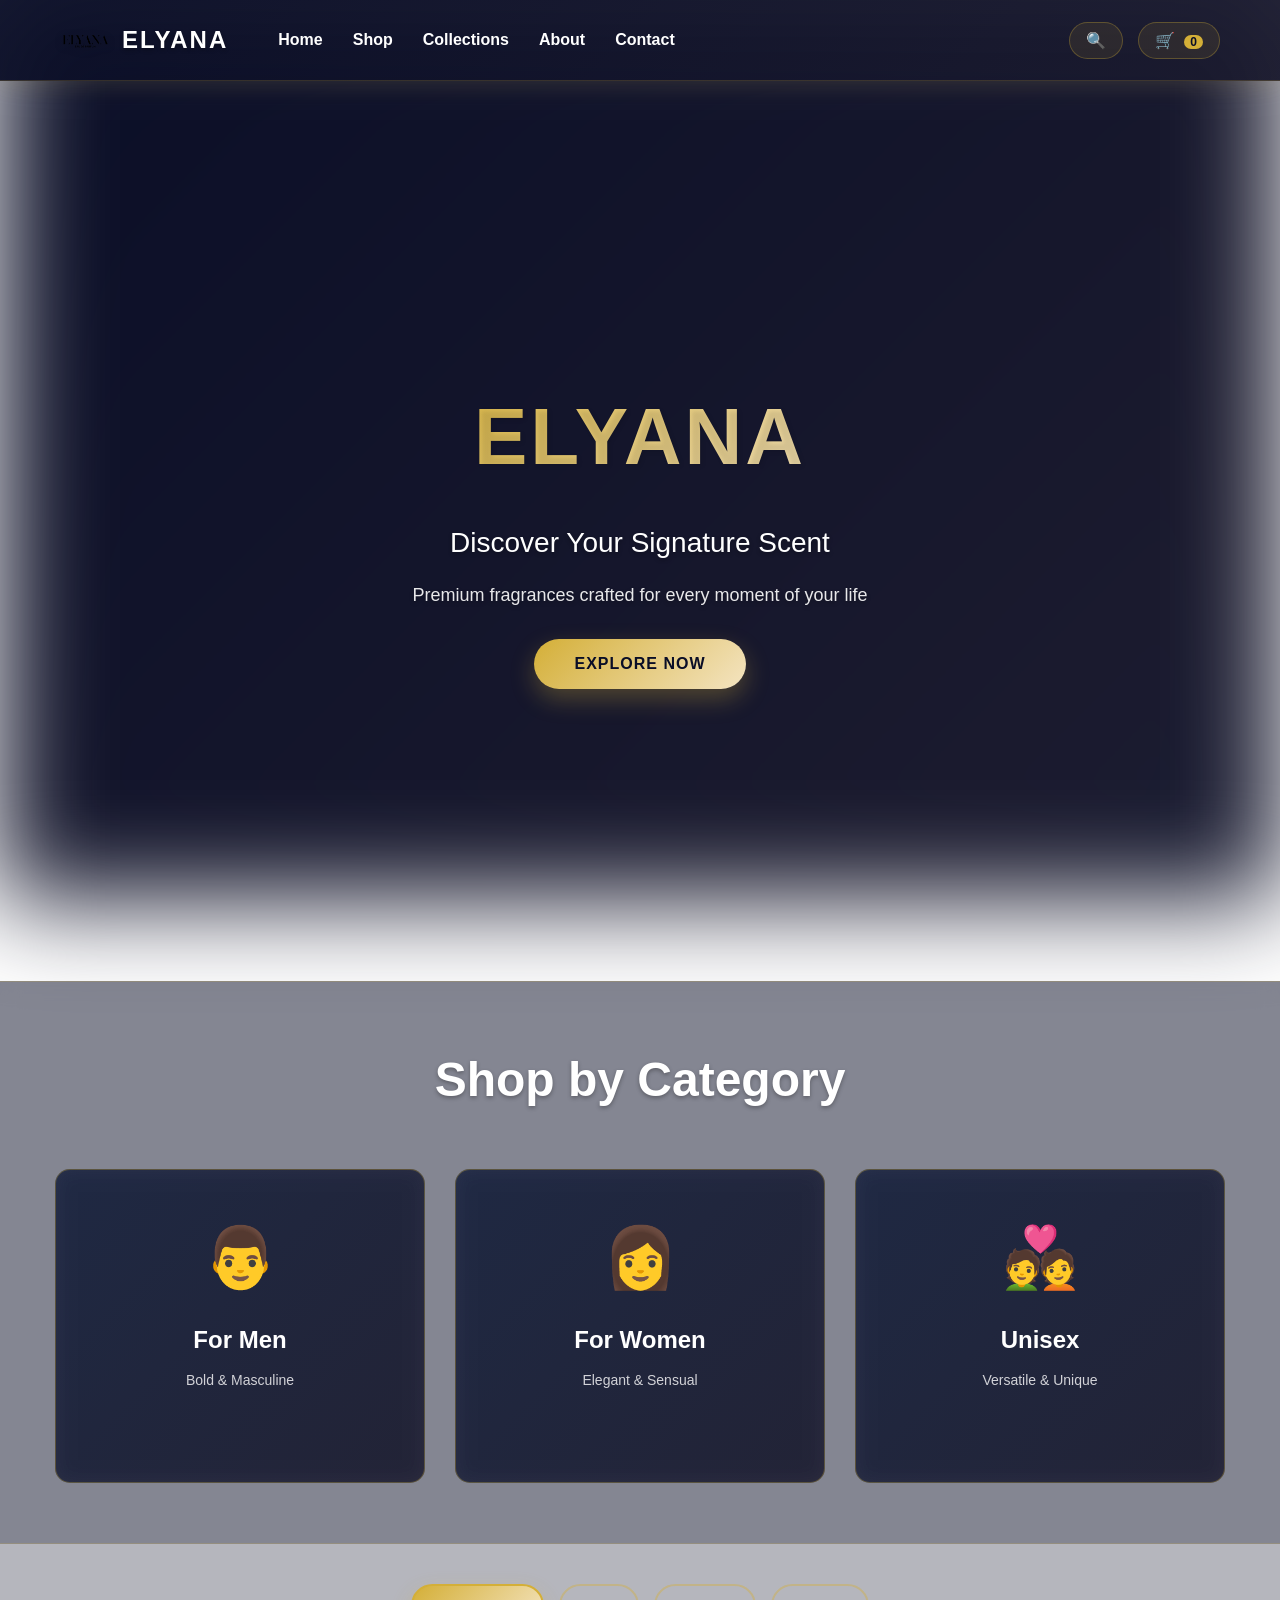
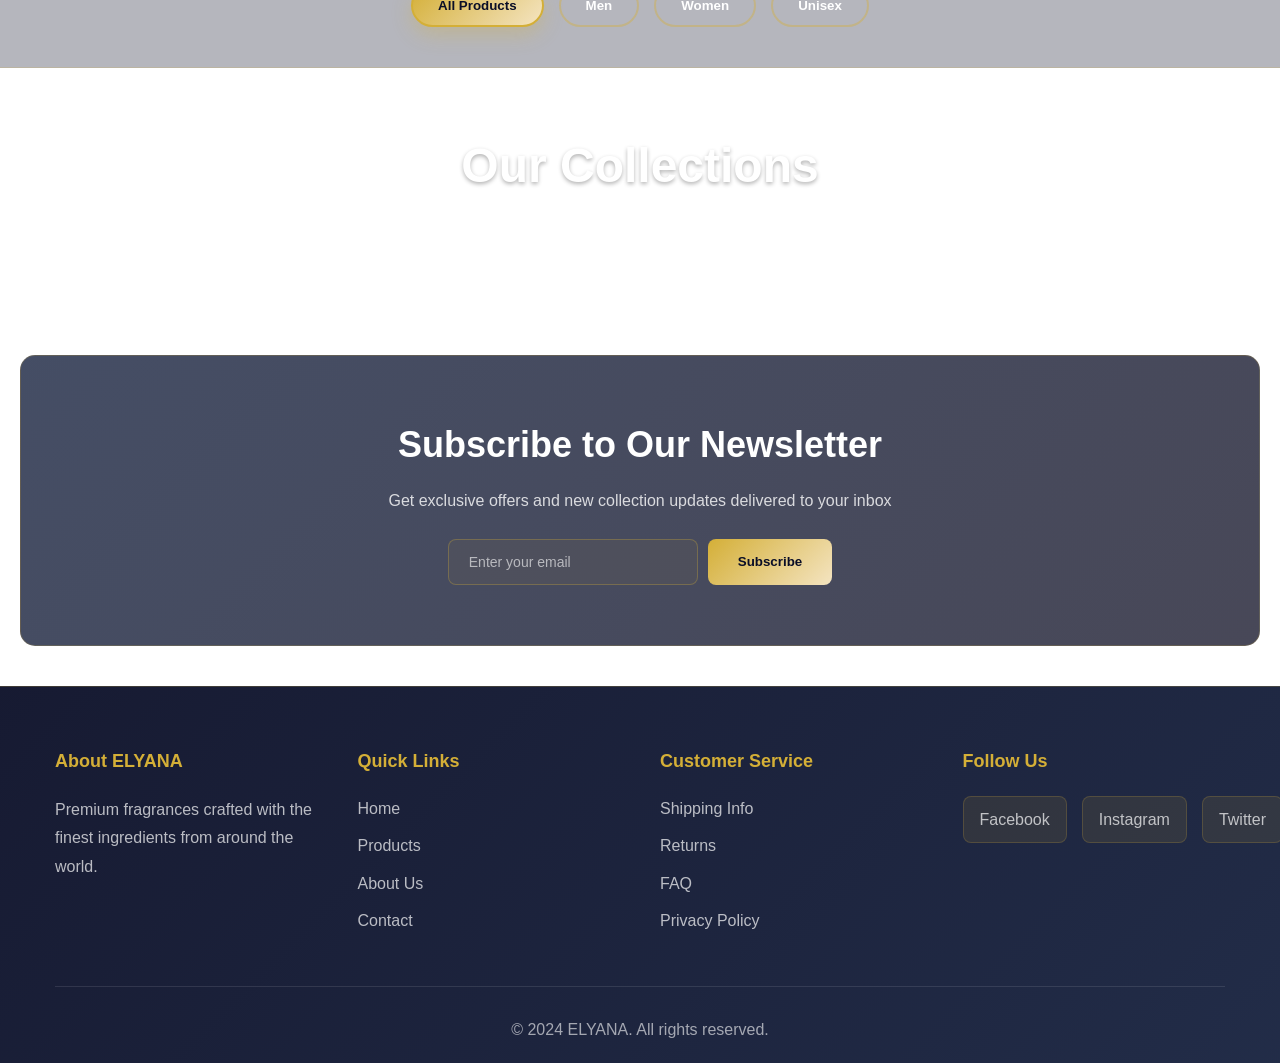
==== index.html @ 41bb40de "Add files via upload" ====
<!DOCTYPE html>
<html lang="en">
<head>
    <meta charset="UTF-8">
    <meta name="viewport" content="width=device-width, initial-scale=1.0">
    <title>Elyana - Premium Perfume Collection</title>
    <link rel="stylesheet" href="style.css">
</head>
<body>
    <!-- Animated Background -->
    <div class="animated-bg"></div>

    <!-- Header/Navigation -->
    <header class="header">
        <nav class="navbar">
            <div class="navbar-container">
                <div class="logo-section">
                    <img src="image-removebg-preview.png" alt="Elyana Logo" class="logo">
                    <span class="brand-name">ELYANA</span>
                </div>
                
                <div class="hamburger" id="hamburger">
                    <span></span>
                    <span></span>
                    <span></span>
                </div>

                <ul class="nav-menu" id="navMenu">
                    <li><a href="#home" class="nav-link">Home</a></li>
                    <li><a href="#categories" class="nav-link">Shop</a></li>
                    <li><a href="#products" class="nav-link">Collections</a></li>
                    <li><a href="#about" class="nav-link">About</a></li>
                    <li><a href="#contact" class="nav-link">Contact</a></li>
                </ul>

                <div class="nav-icons">
                    <button class="search-btn" id="searchBtn">🔍</button>
                    <button class="cart-btn" id="cartBtn">🛒 <span class="cart-count">0</span></button>
                </div>
            </div>
        </nav>
    </header>

    <!-- Hero Section -->
    <section class="hero" id="home">
        <div class="hero-content">
            <h1 class="hero-title">ELYANA</h1>
            <p class="hero-subtitle">Discover Your Signature Scent</p>
            <p class="hero-description">Premium fragrances crafted for every moment of your life</p>
            <button class="cta-btn">Explore Now</button>
        </div>
    </section>

    <!-- Categories Section -->
    <section class="categories" id="categories">
        <div class="container">
            <h2 class="section-title">Shop by Category</h2>
            <div class="category-grid">
                <a href="men.html" class="category-card" data-filter="men">
                    <div class="category-icon">👨</div>
                    <h3>For Men</h3>
                    <p>Bold & Masculine</p>
                    <span class="view-btn">View Collection →</span>
                </a>
                <a href="women.html" class="category-card" data-filter="women">
                    <div class="category-icon">👩</div>
                    <h3>For Women</h3>
                    <p>Elegant & Sensual</p>
                    <span class="view-btn">View Collection →</span>
                </a>
                <a href="unisex.html" class="category-card" data-filter="unisex">
                    <div class="category-icon">💑</div>
                    <h3>Unisex</h3>
                    <p>Versatile & Unique</p>
                    <span class="view-btn">View Collection →</span>
                </a>
            </div>
        </div>
    </section>

    <!-- Filter Section -->
    <section class="filter-section">
        <div class="container">
            <div class="filter-buttons">
                <button class="filter-btn active" data-filter="all">All Products</button>
                <button class="filter-btn" data-filter="men">Men</button>
                <button class="filter-btn" data-filter="women">Women</button>
                <button class="filter-btn" data-filter="unisex">Unisex</button>
            </div>
        </div>
    </section>

    <!-- Products Section -->
    <section class="products" id="products">
        <div class="container">
            <h2 class="section-title">Our Collections</h2>
            <div class="product-grid" id="productGrid"></div>
        </div>
    </section>

    <!-- Newsletter Section -->
    <section class="newsletter">
        <div class="container">
            <div class="newsletter-content">
                <h2>Subscribe to Our Newsletter</h2>
                <p>Get exclusive offers and new collection updates delivered to your inbox</p>
                <form class="newsletter-form" id="newsletterForm">
                    <input type="email" placeholder="Enter your email" required>
                    <button type="submit" class="subscribe-btn">Subscribe</button>
                </form>
            </div>
        </div>
    </section>

    <!-- Footer -->
    <footer class="footer">
        <div class="container">
            <div class="footer-grid">
                <div class="footer-section">
                    <h3>About ELYANA</h3>
                    <p>Premium fragrances crafted with the finest ingredients from around the world.</p>
                </div>
                <div class="footer-section">
                    <h3>Quick Links</h3>
                    <ul>
                        <li><a href="#home">Home</a></li>
                        <li><a href="#products">Products</a></li>
                        <li><a href="#about">About Us</a></li>
                        <li><a href="#contact">Contact</a></li>
                    </ul>
                </div>
                <div class="footer-section">
                    <h3>Customer Service</h3>
                    <ul>
                        <li><a href="#">Shipping Info</a></li>
                        <li><a href="#">Returns</a></li>
                        <li><a href="#">FAQ</a></li>
                        <li><a href="#">Privacy Policy</a></li>
                    </ul>
                </div>
                <div class="footer-section">
                    <h3>Follow Us</h3>
                    <div class="social-links">
                        <a href="#" class="social-link">Facebook</a>
                        <a href="#" class="social-link">Instagram</a>
                        <a href="#" class="social-link">Twitter</a>
                        <a href="#" class="social-link">Pinterest</a>
                    </div>
                </div>
            </div>
            <div class="footer-bottom">
                <p>&copy; 2024 ELYANA. All rights reserved.</p>
            </div>
        </div>
    </footer>

    <script src="script.js"></script>
</body>
</html>
---- style.css ----
* {
    margin: 0;
    padding: 0;
    box-sizing: border-box;
}

:root {
    --primary-color: #1a1a2e;
    --secondary-color: #16213e;
    --accent-color: #d4af37;
    --accent-light: #f4e4c1;
    --text-dark: #0f3460;
    --text-light: #ffffff;
    --bg-light: #0f1419;
    --success: #2d5f4f;
    --shadow: 0 10px 40px rgba(0, 0, 0, 0.5);
    --gold: #d4af37;
    --dark-bg: #0a0e27;
}

html {
    scroll-behavior: smooth;
}

body {
    font-family: 'Segoe UI', Tahoma, Geneva, Verdana, sans-serif;
    color: var(--text-dark);
    overflow-x: hidden;
    line-height: 1.6;
}

/* Animated Background */
.animated-bg {
    position: fixed;
    top: 0;
    left: 0;
    width: 100%;
    height: 100%;
    background: linear-gradient(135deg, #0a0e27, #1a1a2e, #16213e, #0f3460, #1a1a2e, #2d1b3d);
    background-size: 400% 400%;
    background-attachment: fixed;
    filter: blur(50px);
    animation: gradientShift 15s ease infinite;
    z-index: -1;
}

@keyframes gradientShift {
    0% { background-position: 0% 50%; }
    25% { background-position: 100% 50%; }
    50% { background-position: 50% 100%; }
    75% { background-position: 0% 50%; }
    100% { background-position: 0% 50%; }
}

/* Container */
.container {
    max-width: 1200px;
    margin: 0 auto;
    padding: 0 15px;
}

/* Header/Navigation */
.header {
    background: linear-gradient(135deg, rgba(10, 14, 39, 0.95), rgba(26, 26, 46, 0.95));
    backdrop-filter: blur(10px);
    border-bottom: 1px solid rgba(212, 175, 55, 0.2);
    position: sticky;
    top: 0;
    z-index: 100;
    box-shadow: 0 4px 20px rgba(212, 175, 55, 0.1);
}

.navbar-container {
    display: flex;
    align-items: center;
    justify-content: space-between;
    padding: 15px 20px;
    max-width: 1200px;
    margin: 0 auto;
}

.logo-section {
    display: flex;
    align-items: center;
    gap: 12px;
    cursor: pointer;
    transition: transform 0.3s ease;
}

.logo-section:hover {
    transform: scale(1.05);
}

.logo {
    width: 50px;
    height: 50px;
    object-fit: contain;
    filter: drop-shadow(0 2px 4px rgba(0, 0, 0, 0.3));
}

.brand-name {
    font-size: 24px;
    font-weight: 800;
    color: var(--text-light);
    letter-spacing: 2px;
    text-shadow: 0 2px 4px rgba(0, 0, 0, 0.3);
}

/* Navigation Menu */
.nav-menu {
    display: flex;
    list-style: none;
    gap: 30px;
    flex: 1;
    margin-left: 50px;
}

.nav-link {
    color: var(--text-light);
    text-decoration: none;
    font-weight: 600;
    transition: all 0.3s ease;
    position: relative;
}

.nav-link::after {
    content: '';
    position: absolute;
    bottom: -5px;
    left: 0;
    width: 0;
    height: 2px;
    background: var(--gold);
    transition: width 0.3s ease;
}

.nav-link:hover::after {
    width: 100%;
}

.nav-link:hover {
    color: var(--gold);
}

/* Navigation Icons */
.nav-icons {
    display: flex;
    gap: 15px;
}

.search-btn, .cart-btn {
    background: rgba(212, 175, 55, 0.1);
    border: 1px solid rgba(212, 175, 55, 0.3);
    color: var(--text-light);
    padding: 8px 16px;
    border-radius: 20px;
    cursor: pointer;
    font-size: 16px;
    transition: all 0.3s ease;
}

.search-btn:hover, .cart-btn:hover {
    background: rgba(212, 175, 55, 0.2);
    box-shadow: 0 4px 12px rgba(212, 175, 55, 0.3);
}

.cart-count {
    background: var(--gold);
    color: #0a0e27;
    padding: 0 6px;
    border-radius: 10px;
    font-size: 12px;
    margin-left: 5px;
    font-weight: 700;
}

/* Hamburger Menu */
.hamburger {
    display: none;
    flex-direction: column;
    gap: 5px;
    cursor: pointer;
}

.hamburger span {
    width: 25px;
    height: 3px;
    background: var(--text-light);
    border-radius: 2px;
    transition: all 0.3s ease;
}

.hamburger.active span:nth-child(1) {
    transform: rotate(45deg) translate(8px, 8px);
}

.hamburger.active span:nth-child(2) {
    opacity: 0;
}

.hamburger.active span:nth-child(3) {
    transform: rotate(-45deg) translate(7px, -7px);
}

/* Hero Section */
.hero {
    min-height: 100vh;
    display: flex;
    align-items: center;
    justify-content: center;
    text-align: center;
    padding: 40px 20px;
}

.hero-content {
    animation: fadeInUp 1s ease;
}

.hero-title {
    font-size: 80px;
    font-weight: 900;
    background: linear-gradient(135deg, #d4af37, #f4e4c1);
    -webkit-background-clip: text;
    -webkit-text-fill-color: transparent;
    background-clip: text;
    letter-spacing: 3px;
    margin-bottom: 20px;
    text-shadow: 2px 2px 4px rgba(0, 0, 0, 0.1);
}

.hero-subtitle {
    font-size: 28px;
    color: var(--text-light);
    margin-bottom: 15px;
    text-shadow: 0 2px 4px rgba(0, 0, 0, 0.3);
}

.hero-description {
    font-size: 18px;
    color: rgba(255, 255, 255, 0.9);
    margin-bottom: 30px;
    text-shadow: 0 2px 4px rgba(0, 0, 0, 0.3);
}

.cta-btn {
    padding: 16px 40px;
    font-size: 16px;
    font-weight: 700;
    border: none;
    border-radius: 50px;
    background: linear-gradient(135deg, #d4af37, #f4e4c1);
    color: #0a0e27;
    cursor: pointer;
    transition: all 0.3s ease;
    box-shadow: 0 10px 25px rgba(212, 175, 55, 0.3);
    text-transform: uppercase;
    letter-spacing: 1px;
}

.cta-btn:hover {
    transform: translateY(-3px);
    box-shadow: 0 15px 35px rgba(212, 175, 55, 0.5);
}

@keyframes fadeInUp {
    from {
        opacity: 0;
        transform: translateY(30px);
    }
    to {
        opacity: 1;
        transform: translateY(0);
    }
}

/* Section Title */
.section-title {
    font-size: 48px;
    font-weight: 800;
    text-align: center;
    margin-bottom: 50px;
    color: var(--text-light);
    text-shadow: 0 2px 4px rgba(0, 0, 0, 0.3);
}

/* Categories Section */
.categories {
    padding: 60px 20px;
    background: rgba(10, 14, 39, 0.5);
    backdrop-filter: blur(10px);
    border-top: 1px solid rgba(212, 175, 55, 0.2);
    border-bottom: 1px solid rgba(212, 175, 55, 0.2);
}

.category-grid {
    display: grid;
    grid-template-columns: repeat(auto-fit, minmax(250px, 1fr));
    gap: 30px;
}

.category-card {
    background: linear-gradient(135deg, rgba(22, 33, 62, 0.8), rgba(26, 26, 46, 0.8));
    backdrop-filter: blur(10px);
    border: 1px solid rgba(212, 175, 55, 0.3);
    padding: 40px 20px;
    border-radius: 15px;
    text-align: center;
    cursor: pointer;
    transition: all 0.3s ease;
    text-decoration: none;
    display: flex;
    flex-direction: column;
    align-items: center;
    justify-content: center;
}

.category-card:hover {
    transform: translateY(-10px);
    background: linear-gradient(135deg, rgba(22, 33, 62, 0.95), rgba(26, 26, 46, 0.95));
    box-shadow: 0 15px 40px rgba(212, 175, 55, 0.25);
    border-color: rgba(212, 175, 55, 0.6);
}

.category-icon {
    font-size: 60px;
    margin-bottom: 15px;
}

.category-card h3 {
    font-size: 24px;
    margin-bottom: 10px;
    color: var(--text-light);
}

.category-card p {
    color: rgba(255, 255, 255, 0.8);
    font-size: 14px;
    margin-bottom: 15px;
}

.view-btn {
    display: inline-block;
    background: linear-gradient(135deg, #d4af37, #f4e4c1);
    padding: 8px 20px;
    border-radius: 20px;
    font-size: 12px;
    font-weight: 700;
    color: #0a0e27;
    opacity: 0;
    transition: opacity 0.3s ease;
}

.category-card:hover .view-btn {
    opacity: 1;
}

/* Filter Section */
.filter-section {
    padding: 40px 20px;
    background: rgba(10, 14, 39, 0.3);
    text-align: center;
    border-bottom: 1px solid rgba(212, 175, 55, 0.2);
}

.filter-buttons {
    display: flex;
    justify-content: center;
    gap: 15px;
    flex-wrap: wrap;
}

.filter-btn {
    padding: 12px 25px;
    border: 2px solid rgba(212, 175, 55, 0.4);
    background: transparent;
    color: var(--text-light);
    border-radius: 25px;
    cursor: pointer;
    font-weight: 600;
    transition: all 0.3s ease;
}

.filter-btn:hover,
.filter-btn.active {
    background: linear-gradient(135deg, #d4af37, #f4e4c1);
    border-color: #d4af37;
    color: #0a0e27;
    box-shadow: 0 8px 20px rgba(212, 175, 55, 0.3);
}

/* Products Section */
.products {
    padding: 60px 20px;
}

.product-grid {
    display: grid;
    grid-template-columns: repeat(auto-fill, minmax(280px, 1fr));
    gap: 30px;
}

.product-card {
    background: linear-gradient(135deg, rgba(22, 33, 62, 0.8), rgba(26, 26, 46, 0.8));
    backdrop-filter: blur(10px);
    border: 1px solid rgba(212, 175, 55, 0.2);
    border-radius: 15px;
    overflow: hidden;
    transition: all 0.3s ease;
    cursor: pointer;
    animation: fadeIn 0.5s ease;
}

.product-card:hover {
    transform: translateY(-10px);
    box-shadow: 0 20px 50px rgba(212, 175, 55, 0.25);
    border-color: rgba(212, 175, 55, 0.5);
}

@keyframes fadeIn {
    from {
        opacity: 0;
        transform: translateY(20px);
    }
    to {
        opacity: 1;
        transform: translateY(0);
    }
}

.product-image {
    width: 100%;
    height: 220px;
    background: linear-gradient(135deg, rgba(212, 175, 55, 0.1), rgba(212, 175, 55, 0.05));
    display: flex;
    align-items: center;
    justify-content: center;
    font-size: 80px;
    transition: all 0.3s ease;
}

.product-card:hover .product-image {
    background: linear-gradient(135deg, rgba(212, 175, 55, 0.2), rgba(212, 175, 55, 0.1));
    transform: scale(1.05);
}

.product-info {
    padding: 25px;
}

.category-label {
    display: inline-block;
    background: var(--gold);
    color: #0a0e27;
    padding: 5px 12px;
    border-radius: 20px;
    font-size: 12px;
    font-weight: 700;
    margin-bottom: 10px;
    text-transform: uppercase;
}

.product-card h3 {
    font-size: 18px;
    margin: 10px 0;
    color: var(--text-light);
}

.product-meta {
    display: flex;
    justify-content: space-between;
    align-items: center;
    margin-bottom: 15px;
    flex-wrap: wrap;
    gap: 10px;
}

.rating {
    font-size: 12px;
    color: rgba(255, 255, 255, 0.7);
}

/* Category Hero */
.category-hero {
    min-height: 60vh;
    display: flex;
    align-items: center;
    justify-content: center;
    text-align: center;
    padding: 40px 20px;
    margin-top: 60px;
}

.category-title {
    font-size: 64px;
    font-weight: 900;
    background: linear-gradient(135deg, #d4af37, #f4e4c1);
    -webkit-background-clip: text;
    -webkit-text-fill-color: transparent;
    background-clip: text;
    letter-spacing: 2px;
    margin-bottom: 20px;
    text-shadow: 2px 2px 4px rgba(0, 0, 0, 0.1);
}

.category-subtitle {
    font-size: 24px;
    color: var(--text-light);
    margin-bottom: 15px;
    text-shadow: 0 2px 4px rgba(0, 0, 0, 0.3);
}

.category-description {
    font-size: 16px;
    color: rgba(255, 255, 255, 0.9);
    text-shadow: 0 2px 4px rgba(0, 0, 0, 0.3);
}

/* Products Header */
.products-header {
    display: flex;
    justify-content: space-between;
    align-items: center;
    margin-bottom: 40px;
    gap: 20px;
    flex-wrap: wrap;
}

.sort-options {
    display: flex;
    align-items: center;
    gap: 10px;
}

.sort-select {
    padding: 10px 16px;
    background: linear-gradient(135deg, rgba(212, 175, 55, 0.1), rgba(212, 175, 55, 0.05));
    border: 1px solid rgba(212, 175, 55, 0.4);
    color: var(--text-light);
    border-radius: 8px;
    font-size: 14px;
    font-weight: 600;
    cursor: pointer;
    transition: all 0.3s ease;
}

.sort-select:hover {
    background: linear-gradient(135deg, rgba(212, 175, 55, 0.15), rgba(212, 175, 55, 0.1));
    box-shadow: 0 4px 12px rgba(212, 175, 55, 0.2);
}

.sort-select option {
    background: #16213e;
    color: #d4af37;
}

.price {
    font-size: 24px;
    font-weight: 800;
    color: var(--gold);
    margin-bottom: 15px;
}

.add-to-cart-btn {
    width: 100%;
    padding: 12px;
    background: linear-gradient(135deg, #d4af37, #f4e4c1);
    border: none;
    color: #0a0e27;
    border-radius: 8px;
    font-weight: 700;
    cursor: pointer;
    transition: all 0.3s ease;
}

.add-to-cart-btn:hover {
    box-shadow: 0 8px 20px rgba(212, 175, 55, 0.4);
    transform: translateY(-2px);
}

/* Newsletter Section */
.newsletter {
    padding: 60px 20px;
    background: linear-gradient(135deg, rgba(22, 33, 62, 0.8), rgba(26, 26, 46, 0.8));
    backdrop-filter: blur(10px);
    border: 1px solid rgba(212, 175, 55, 0.2);
    margin: 40px 20px;
    border-radius: 15px;
}

.newsletter-content {
    text-align: center;
    max-width: 600px;
    margin: 0 auto;
}

.newsletter-content h2 {
    font-size: 36px;
    margin-bottom: 15px;
    color: var(--text-light);
}

.newsletter-content p {
    font-size: 16px;
    color: rgba(255, 255, 255, 0.8);
    margin-bottom: 25px;
}

.newsletter-form {
    display: flex;
    gap: 10px;
    flex-wrap: wrap;
    justify-content: center;
}

.newsletter-form input {
    padding: 14px 20px;
    border: 1px solid rgba(212, 175, 55, 0.3);
    border-radius: 8px;
    background: rgba(212, 175, 55, 0.05);
    color: white;
    min-width: 250px;
    font-size: 14px;
}

.newsletter-form input::placeholder {
    color: rgba(255, 255, 255, 0.6);
}

.subscribe-btn {
    padding: 14px 30px;
    background: linear-gradient(135deg, #d4af37, #f4e4c1);
    border: none;
    color: #0a0e27;
    border-radius: 8px;
    font-weight: 700;
    cursor: pointer;
    transition: all 0.3s ease;
}

.subscribe-btn:hover {
    transform: translateY(-2px);
    box-shadow: 0 8px 20px rgba(212, 175, 55, 0.4);
}

/* Footer */
.footer {
    background: linear-gradient(135deg, rgba(10, 14, 39, 0.95), rgba(22, 33, 62, 0.95));
    backdrop-filter: blur(10px);
    color: var(--text-light);
    padding: 60px 20px 20px;
    border-top: 1px solid rgba(212, 175, 55, 0.2);
}

.footer-grid {
    display: grid;
    grid-template-columns: repeat(auto-fit, minmax(250px, 1fr));
    gap: 40px;
    margin-bottom: 40px;
}

.footer-section h3 {
    font-size: 18px;
    margin-bottom: 20px;
    color: var(--gold);
}

.footer-section p {
    color: rgba(255, 255, 255, 0.7);
    line-height: 1.8;
}

.footer-section ul {
    list-style: none;
}

.footer-section ul li {
    margin-bottom: 12px;
}

.footer-section a {
    color: rgba(255, 255, 255, 0.7);
    text-decoration: none;
    transition: all 0.3s ease;
}

.footer-section a:hover {
    color: var(--gold);
}

.social-links {
    display: flex;
    gap: 15px;
}

.social-link {
    display: inline-block;
    padding: 10px 16px;
    background: rgba(212, 175, 55, 0.1);
    border-radius: 8px;
    transition: all 0.3s ease;
    border: 1px solid rgba(212, 175, 55, 0.2);
}

.social-link:hover {
    background: var(--gold);
    color: #0a0e27;
    border-color: var(--gold);
}

.footer-bottom {
    text-align: center;
    padding-top: 30px;
    border-top: 1px solid rgba(255, 255, 255, 0.1);
    color: rgba(255, 255, 255, 0.6);
}

/* Media Queries - Tablet */
@media (max-width: 768px) {
    .nav-menu {
        position: fixed;
        left: -100%;
        top: 70px;
        flex-direction: column;
        background: rgba(0, 0, 0, 0.9);
        width: 100%;
        text-align: center;
        transition: 0.3s;
        margin-left: 0;
        padding: 20px 0;
        gap: 0;
    }

    .nav-menu.active {
        left: 0;
    }

    .hamburger {
        display: flex;
    }

    .hero-title {
        font-size: 48px;
    }

    .hero-subtitle {
        font-size: 20px;
    }

    .category-title {
        font-size: 42px;
    }

    .category-subtitle {
        font-size: 18px;
    }

    .section-title {
        font-size: 36px;
    }

    .product-grid {
        grid-template-columns: repeat(auto-fill, minmax(240px, 1fr));
        gap: 20px;
    }

    .footer-grid {
        grid-template-columns: repeat(2, 1fr);
    }

    .products-header {
        flex-direction: column;
        align-items: flex-start;
    }

    .sort-options {
        width: 100%;
    }

    .sort-select {
        width: 100%;
    }
}

/* Media Queries - Mobile */
@media (max-width: 480px) {
    .navbar-container {
        padding: 12px 15px;
    }

    .logo {
        width: 40px;
        height: 40px;
    }

    .brand-name {
        font-size: 18px;
        letter-spacing: 1px;
    }

    .hero-title {
        font-size: 36px;
    }

    .hero-subtitle {
        font-size: 16px;
    }

    .hero-description {
        font-size: 14px;
    }

    .cta-btn {
        padding: 12px 30px;
        font-size: 14px;
    }

    .category-hero {
        min-height: 40vh;
        margin-top: 40px;
    }

    .category-title {
        font-size: 28px;
    }

    .category-subtitle {
        font-size: 14px;
    }

    .category-description {
        font-size: 12px;
    }

    .section-title {
        font-size: 28px;
        margin-bottom: 30px;
    }

    .category-grid {
        grid-template-columns: 1fr;
        gap: 15px;
    }

    .category-card {
        padding: 25px 15px;
    }

    .filter-buttons {
        gap: 10px;
    }

    .filter-btn {
        padding: 10px 15px;
        font-size: 12px;
    }

    .product-grid {
        grid-template-columns: 1fr;
    }

    .newsletter-form {
        flex-direction: column;
    }

    .newsletter-form input {
        min-width: 100%;
    }

    .subscribe-btn {
        width: 100%;
    }

    .footer-grid {
        grid-template-columns: 1fr;
        gap: 25px;
    }

    .product-image {
        height: 150px;
        font-size: 60px;
    }

    .products-header {
        flex-direction: column;
        align-items: flex-start;
    }

    .sort-options {
        width: 100%;
    }

    .sort-select {
        width: 100%;
    }

    .product-meta {
        flex-direction: column;
        align-items: flex-start;
    }
}

/* Media Queries - Large Screens (TV/Desktop) */
@media (min-width: 1400px) {
    .container {
        max-width: 1400px;
    }

    .product-grid {
        grid-template-columns: repeat(auto-fill, minmax(300px, 1fr));
    }

    .hero-title {
        font-size: 100px;
    }

    .category-title {
        font-size: 72px;
    }

    .section-title {
        font-size: 56px;
    }
}
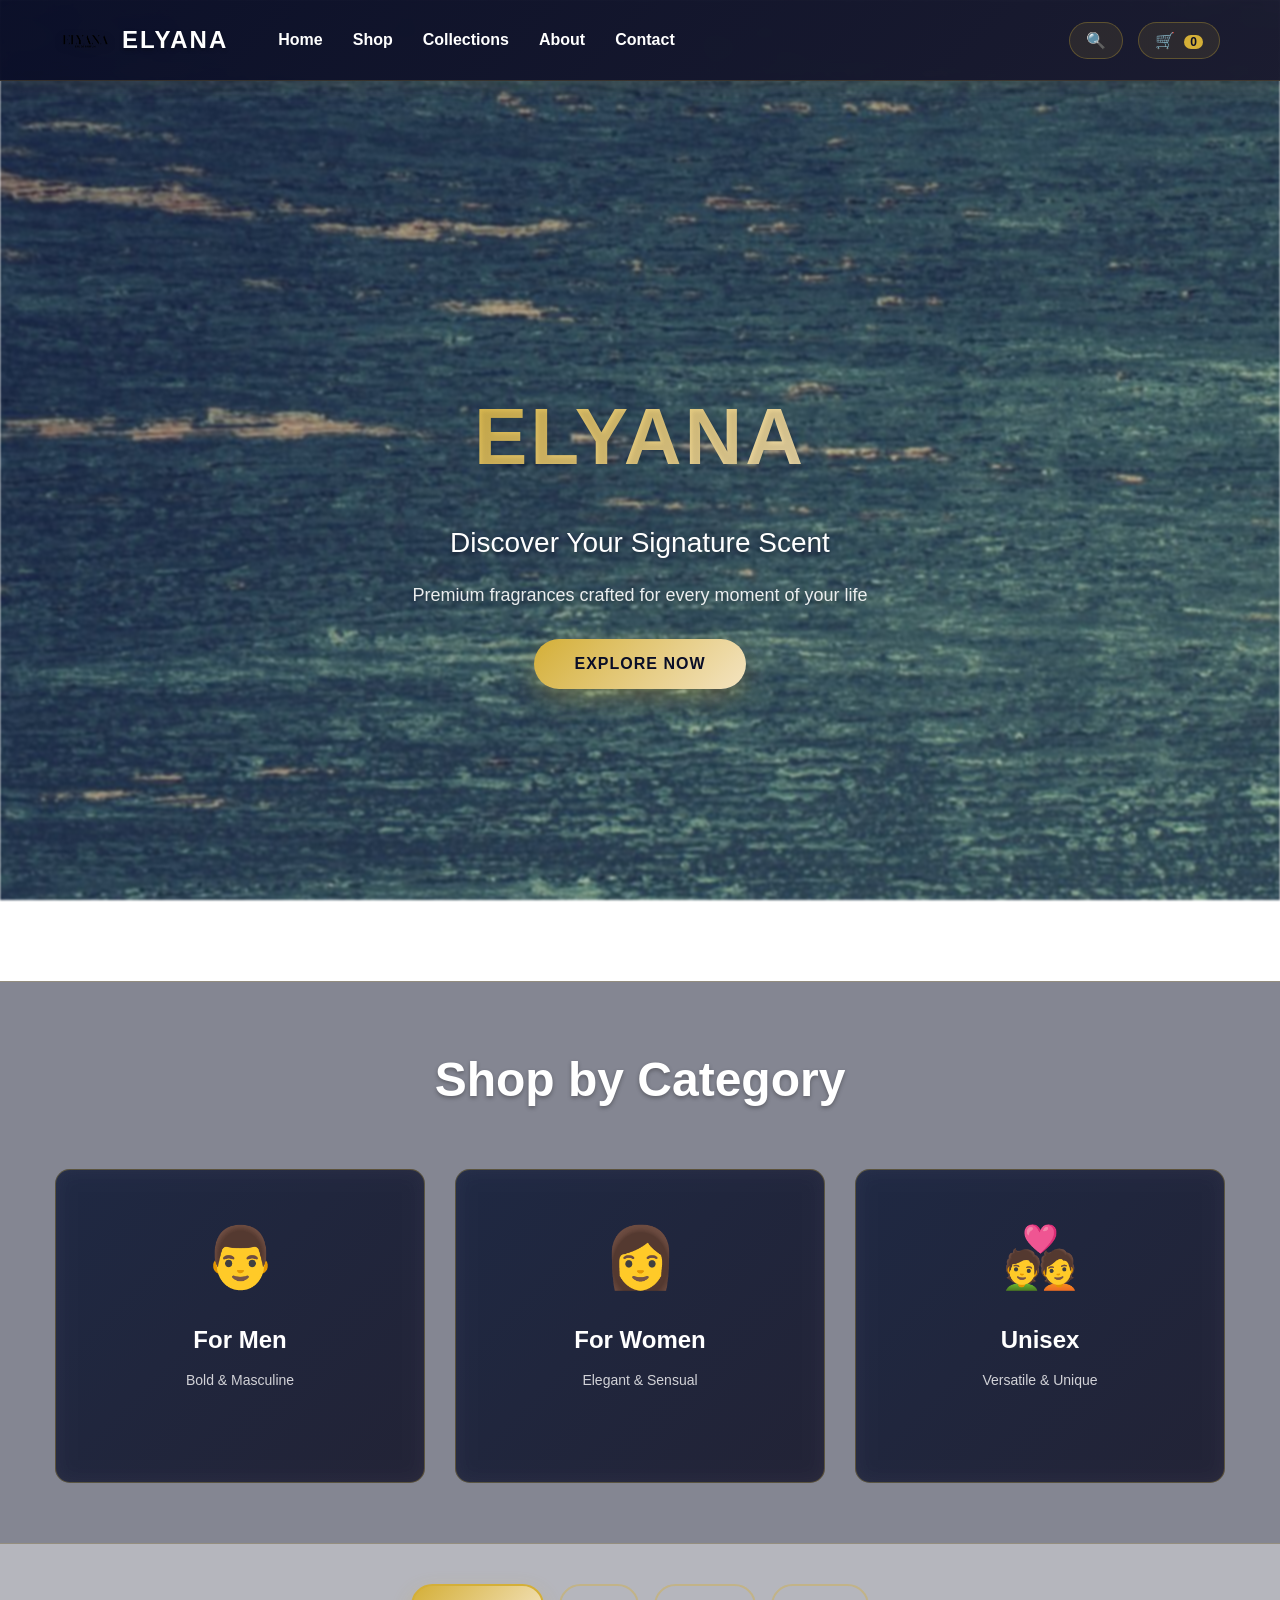
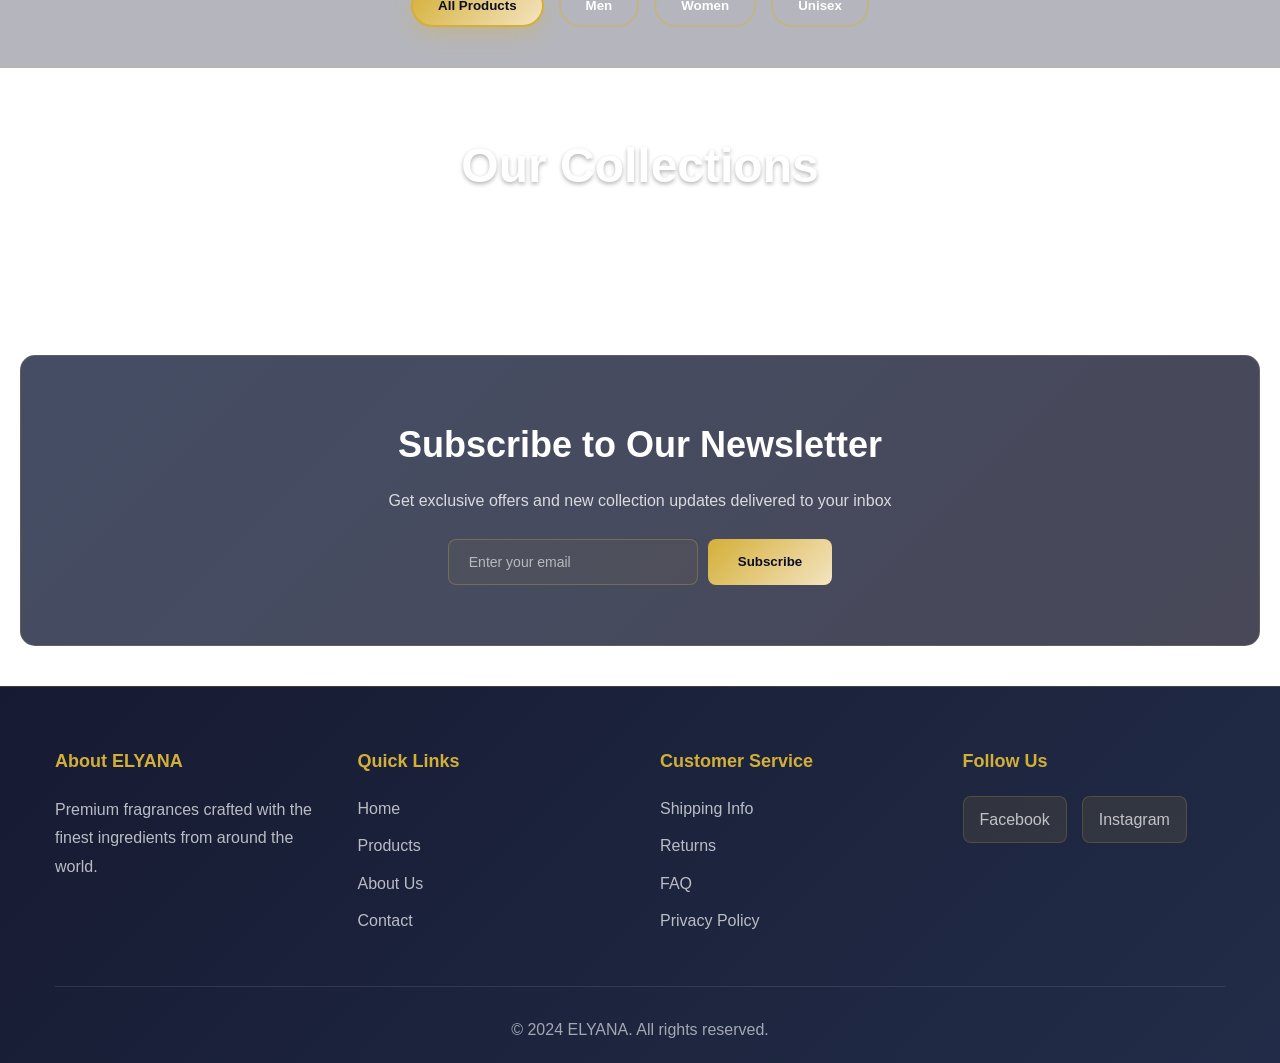
==== commit 82e722ae: "Add files via upload" ====
--- a/index.html
+++ b/index.html
@@ -141,10 +141,9 @@
                 <div class="footer-section">
                     <h3>Follow Us</h3>
                     <div class="social-links">
-                        <a href="#" class="social-link">Facebook</a>
-                        <a href="#" class="social-link">Instagram</a>
-                        <a href="#" class="social-link">Twitter</a>
-                        <a href="#" class="social-link">Pinterest</a>
+                        <a href="https://www.facebook.com/profile.php?id=61577353490931" class="social-link">Facebook</a>                      
+                        <a href="https://www.instagram.com/elyana_fragrances?utm_source=ig_web_button_share_sheet&igsh=ZDNlZDc0MzIxNw==" class="social-link">Instagram</a>               
+                        
                     </div>
                 </div>
             </div>
--- a/style.css
+++ b/style.css
@@ -36,11 +36,11 @@
     left: 0;
     width: 100%;
     height: 100%;
-    background: linear-gradient(135deg, #0a0e27, #1a1a2e, #16213e, #0f3460, #1a1a2e, #2d1b3d);
+    background: url(background.png);
     background-size: 400% 400%;
     background-attachment: fixed;
-    filter: blur(50px);
-    animation: gradientShift 15s ease infinite;
+    filter: blur(1px);
+    animation: gradientShift 50s ease infinite;
     z-index: -1;
 }
 
@@ -782,7 +782,7 @@
 }
 
 /* Media Queries - Mobile */
-@media (max-width: 480px) {
+@media (max-width: 550px) {
     .navbar-container {
         padding: 12px 15px;
     }
@@ -872,7 +872,7 @@
 
     .footer-grid {
         grid-template-columns: 1fr;
-        gap: 25px;
+        gap: 20px;
     }
 
     .product-image {
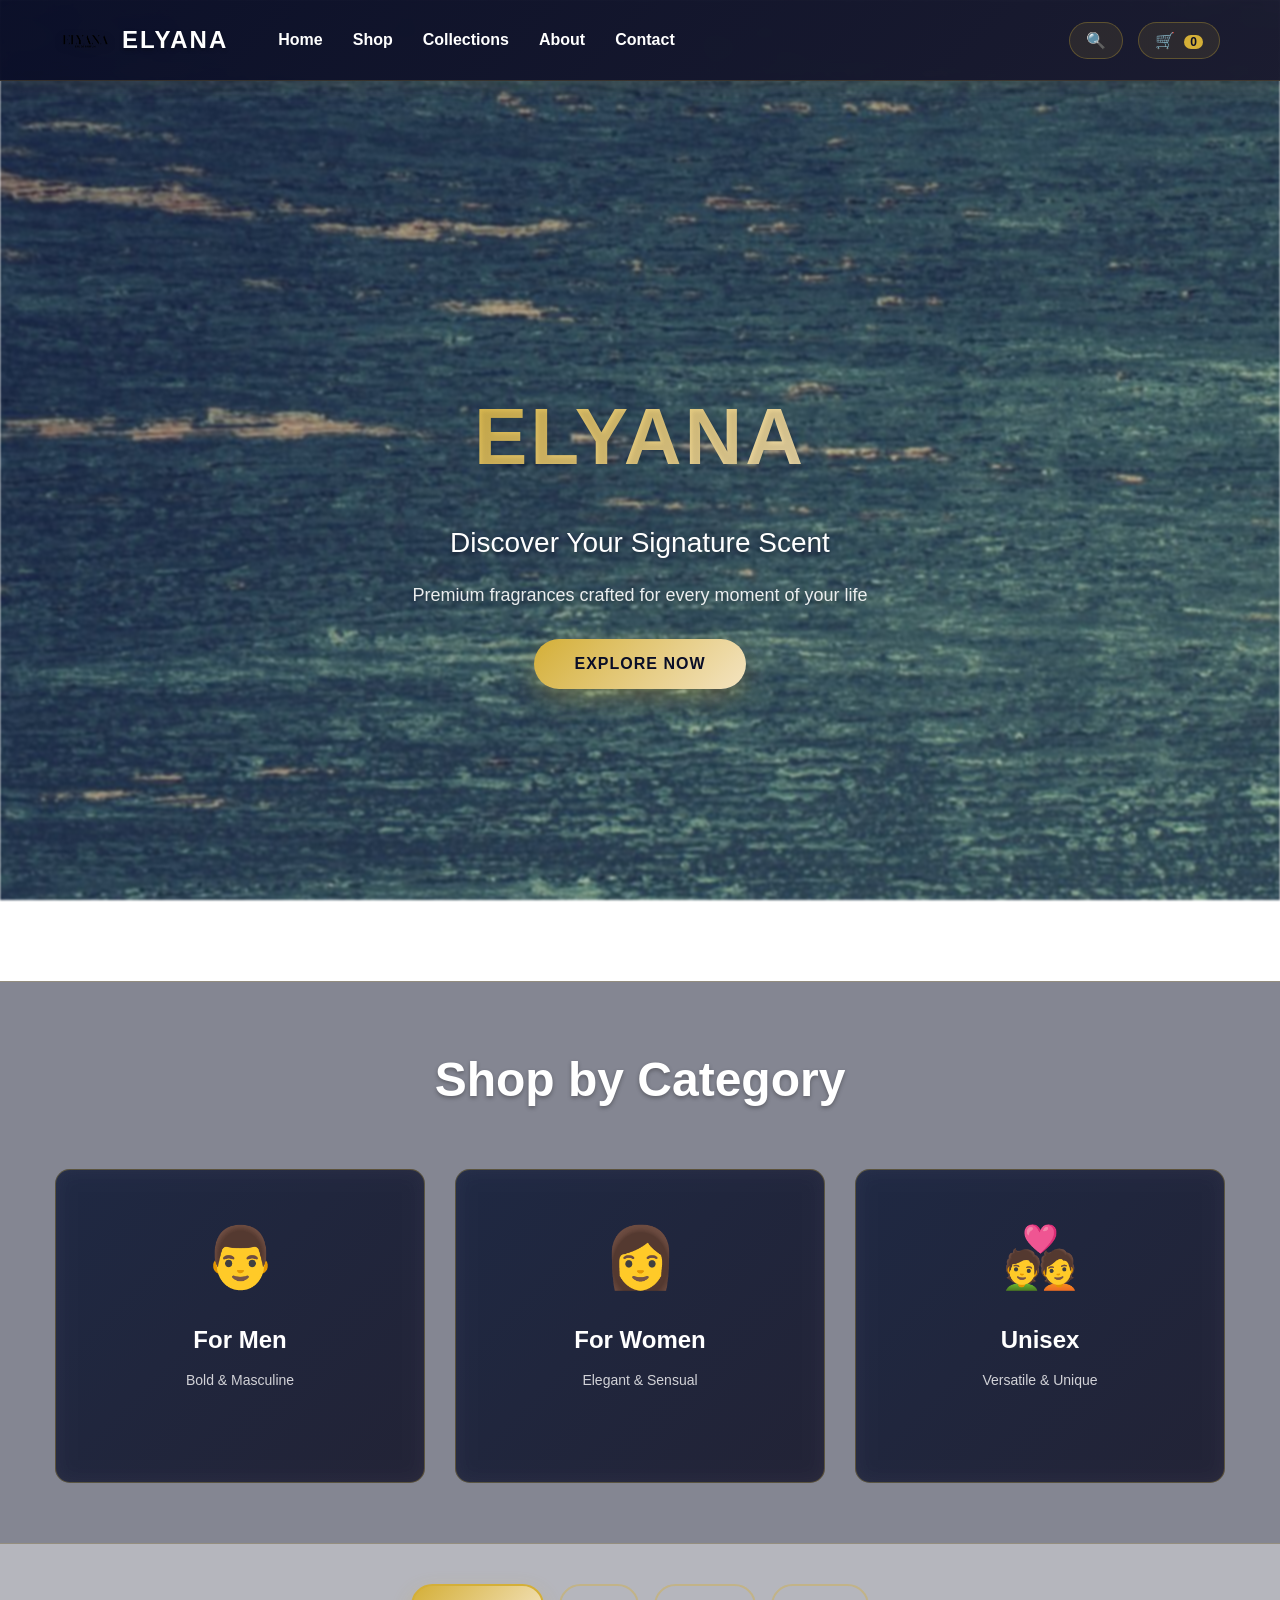
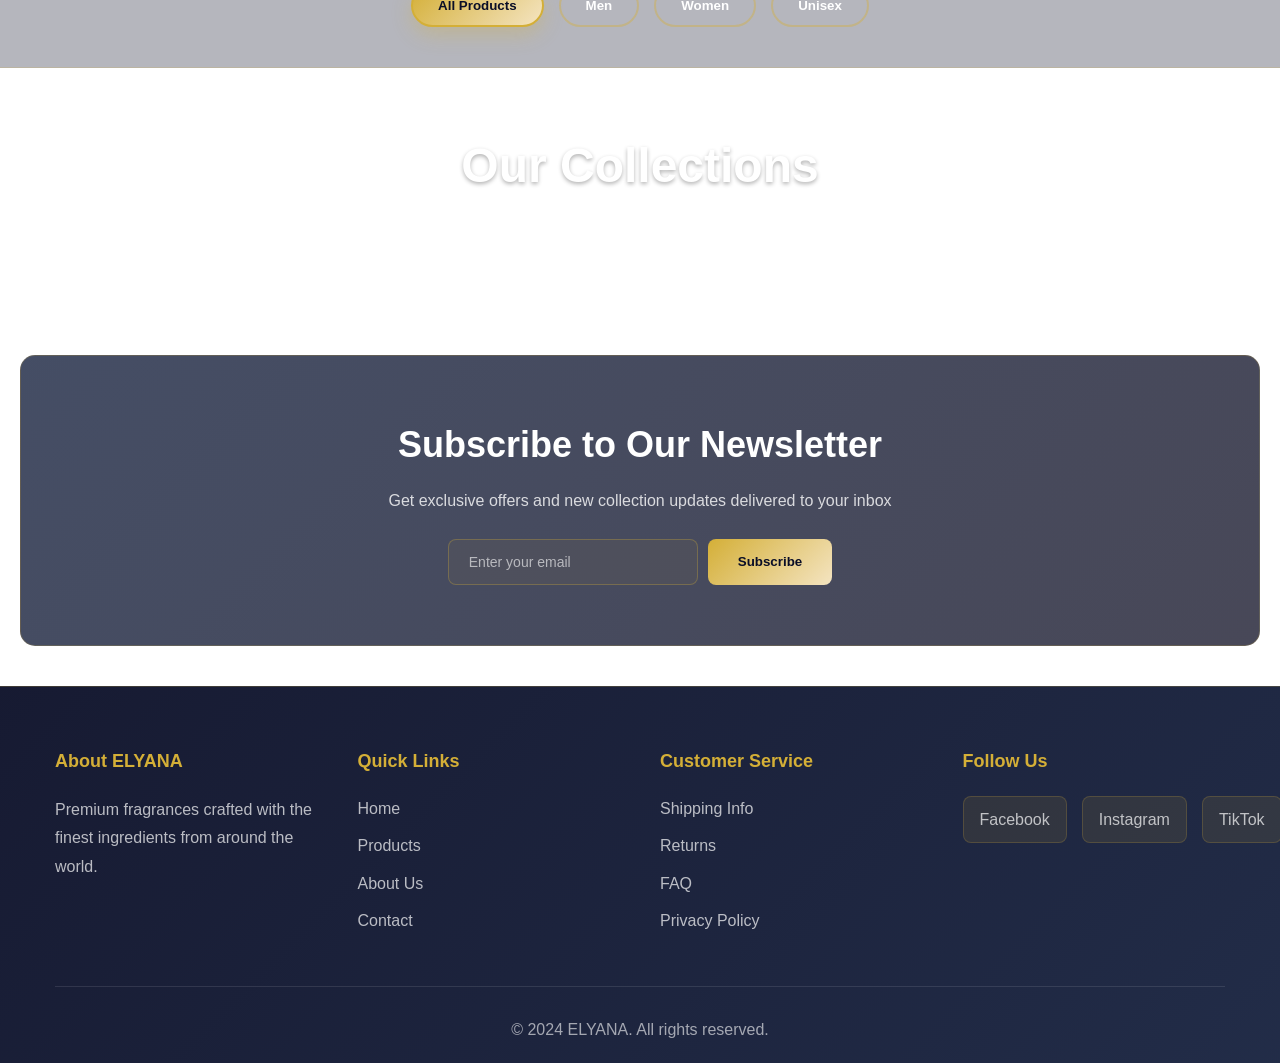
==== commit 59346c00: "Add files via upload" ====
--- a/index.html
+++ b/index.html
@@ -141,8 +141,9 @@
                 <div class="footer-section">
                     <h3>Follow Us</h3>
                     <div class="social-links">
-                        <a href="https://www.facebook.com/profile.php?id=61577353490931" class="social-link">Facebook</a>                      
-                        <a href="https://www.instagram.com/elyana_fragrances?utm_source=ig_web_button_share_sheet&igsh=ZDNlZDc0MzIxNw==" class="social-link">Instagram</a>               
+                        <a href="https://www.facebook.com/profile.php?id=100063915198707&rdid=8T5EeTKWWXQXfzsq&share_url=https%3A%2F%2Fwww.facebook.com%2Fshare%2F1A34n91hqS%2F#" class="social-link">Facebook</a>                      
+                        <a href="https://www.instagram.com/elyana_fragrances?utm_source=ig_web_button_share_sheet&igsh=ZDNlZDc0MzIxNw==" class="social-link">Instagram</a>   
+                        <a href="https://www.tiktok.com/@elyana_942?_r=1&_t=ZS-96uk3qIa9dh" class="social-link">TikTok</a>              
                         
                     </div>
                 </div>
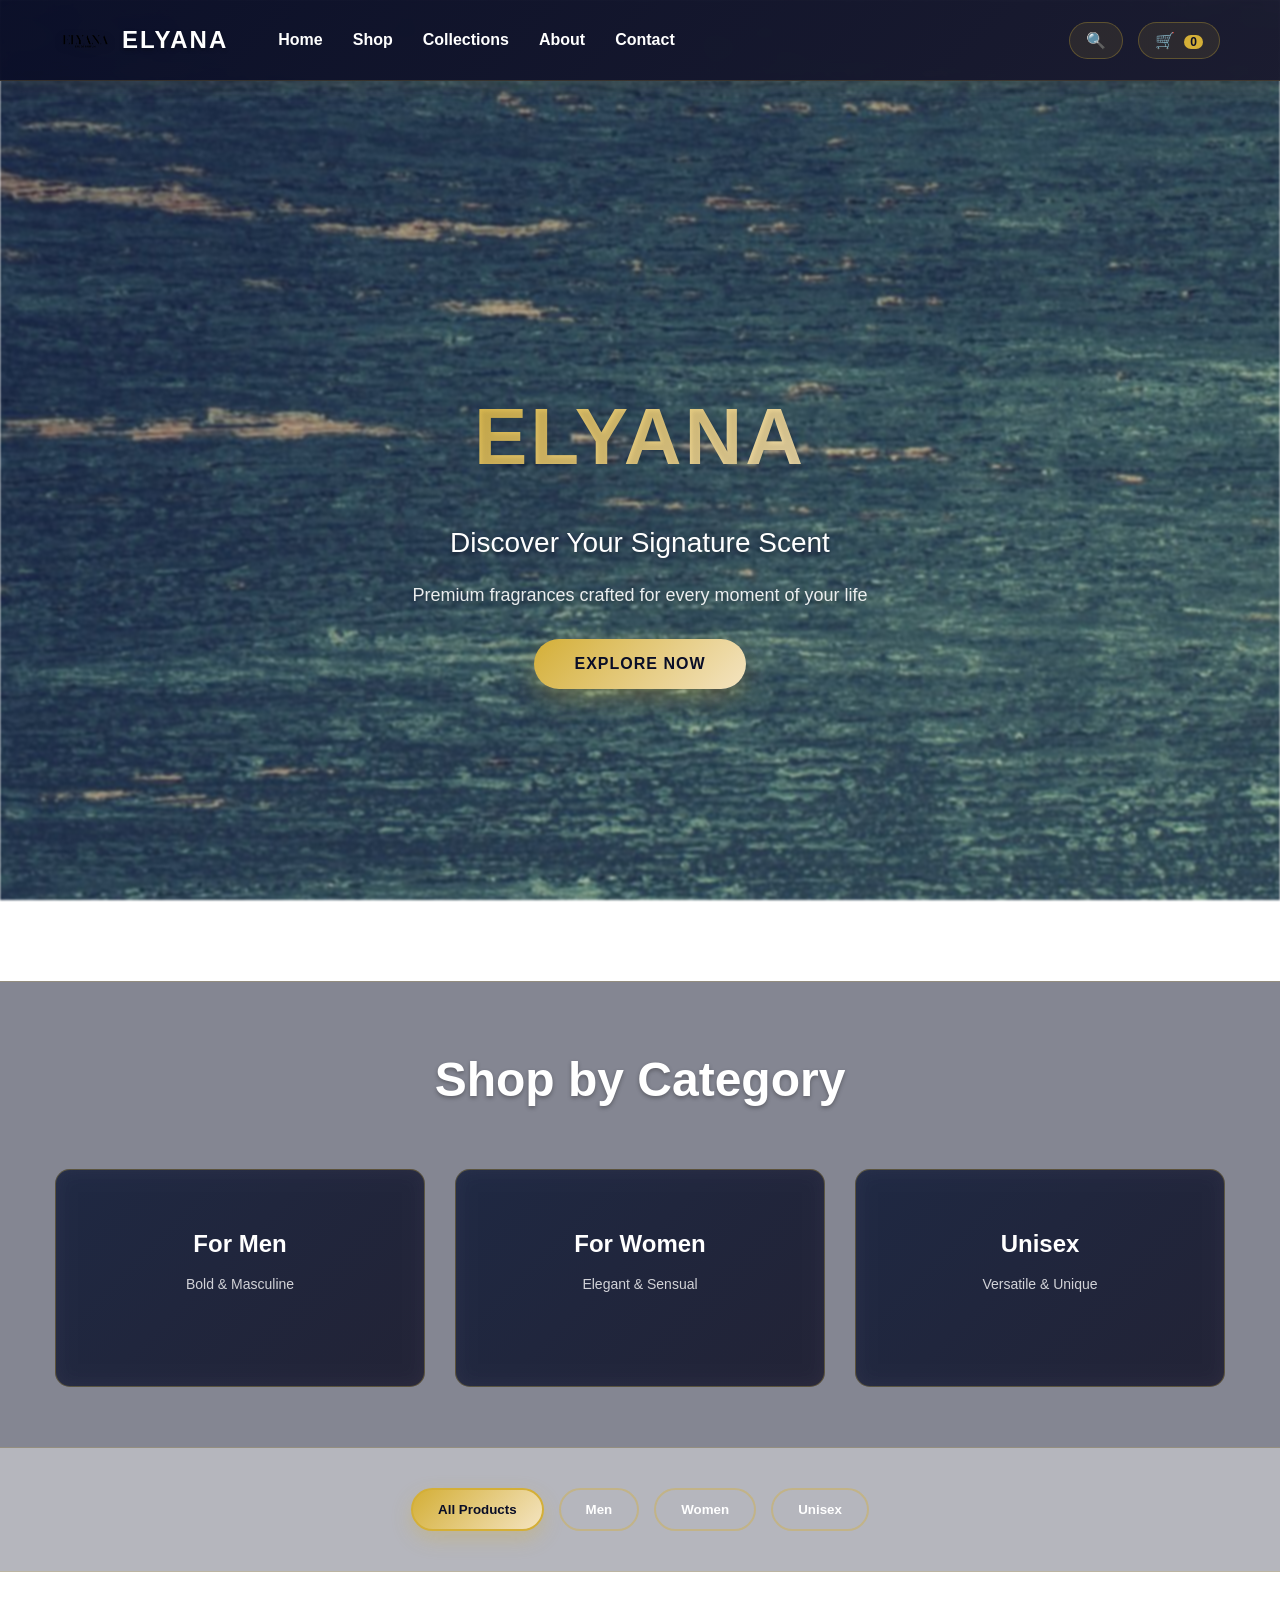
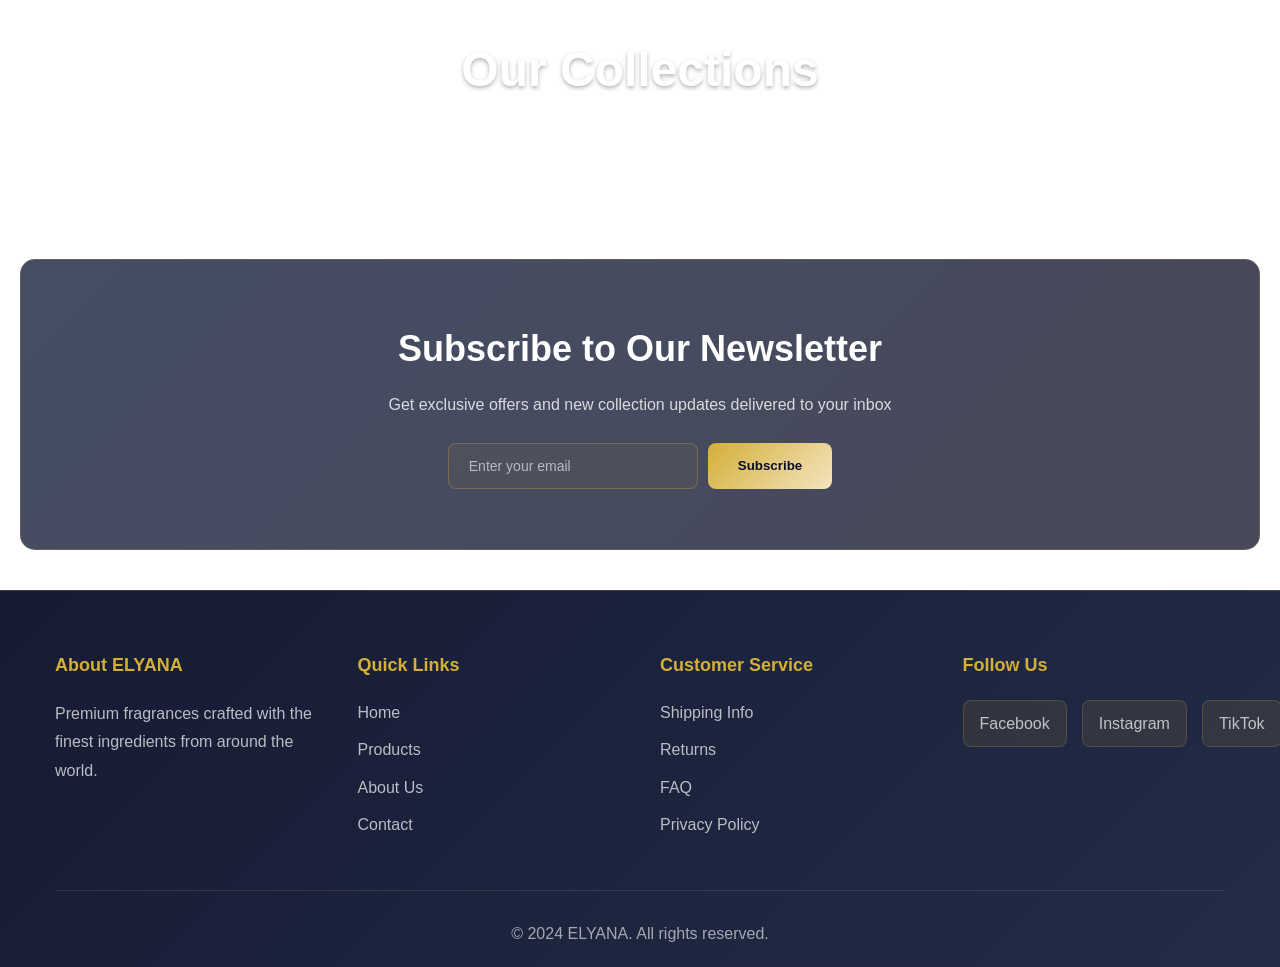
==== commit df1d573a: "Add files via upload" ====
--- a/index.html
+++ b/index.html
@@ -57,19 +57,19 @@
             <h2 class="section-title">Shop by Category</h2>
             <div class="category-grid">
                 <a href="men.html" class="category-card" data-filter="men">
-                    <div class="category-icon">👨</div>
+                    <div class="category-icon"></div>
                     <h3>For Men</h3>
                     <p>Bold & Masculine</p>
                     <span class="view-btn">View Collection →</span>
                 </a>
                 <a href="women.html" class="category-card" data-filter="women">
-                    <div class="category-icon">👩</div>
+                    <div class="category-icon"></div>
                     <h3>For Women</h3>
                     <p>Elegant & Sensual</p>
                     <span class="view-btn">View Collection →</span>
                 </a>
                 <a href="unisex.html" class="category-card" data-filter="unisex">
-                    <div class="category-icon">💑</div>
+                    <div class="category-icon"></div>
                     <h3>Unisex</h3>
                     <p>Versatile & Unique</p>
                     <span class="view-btn">View Collection →</span>
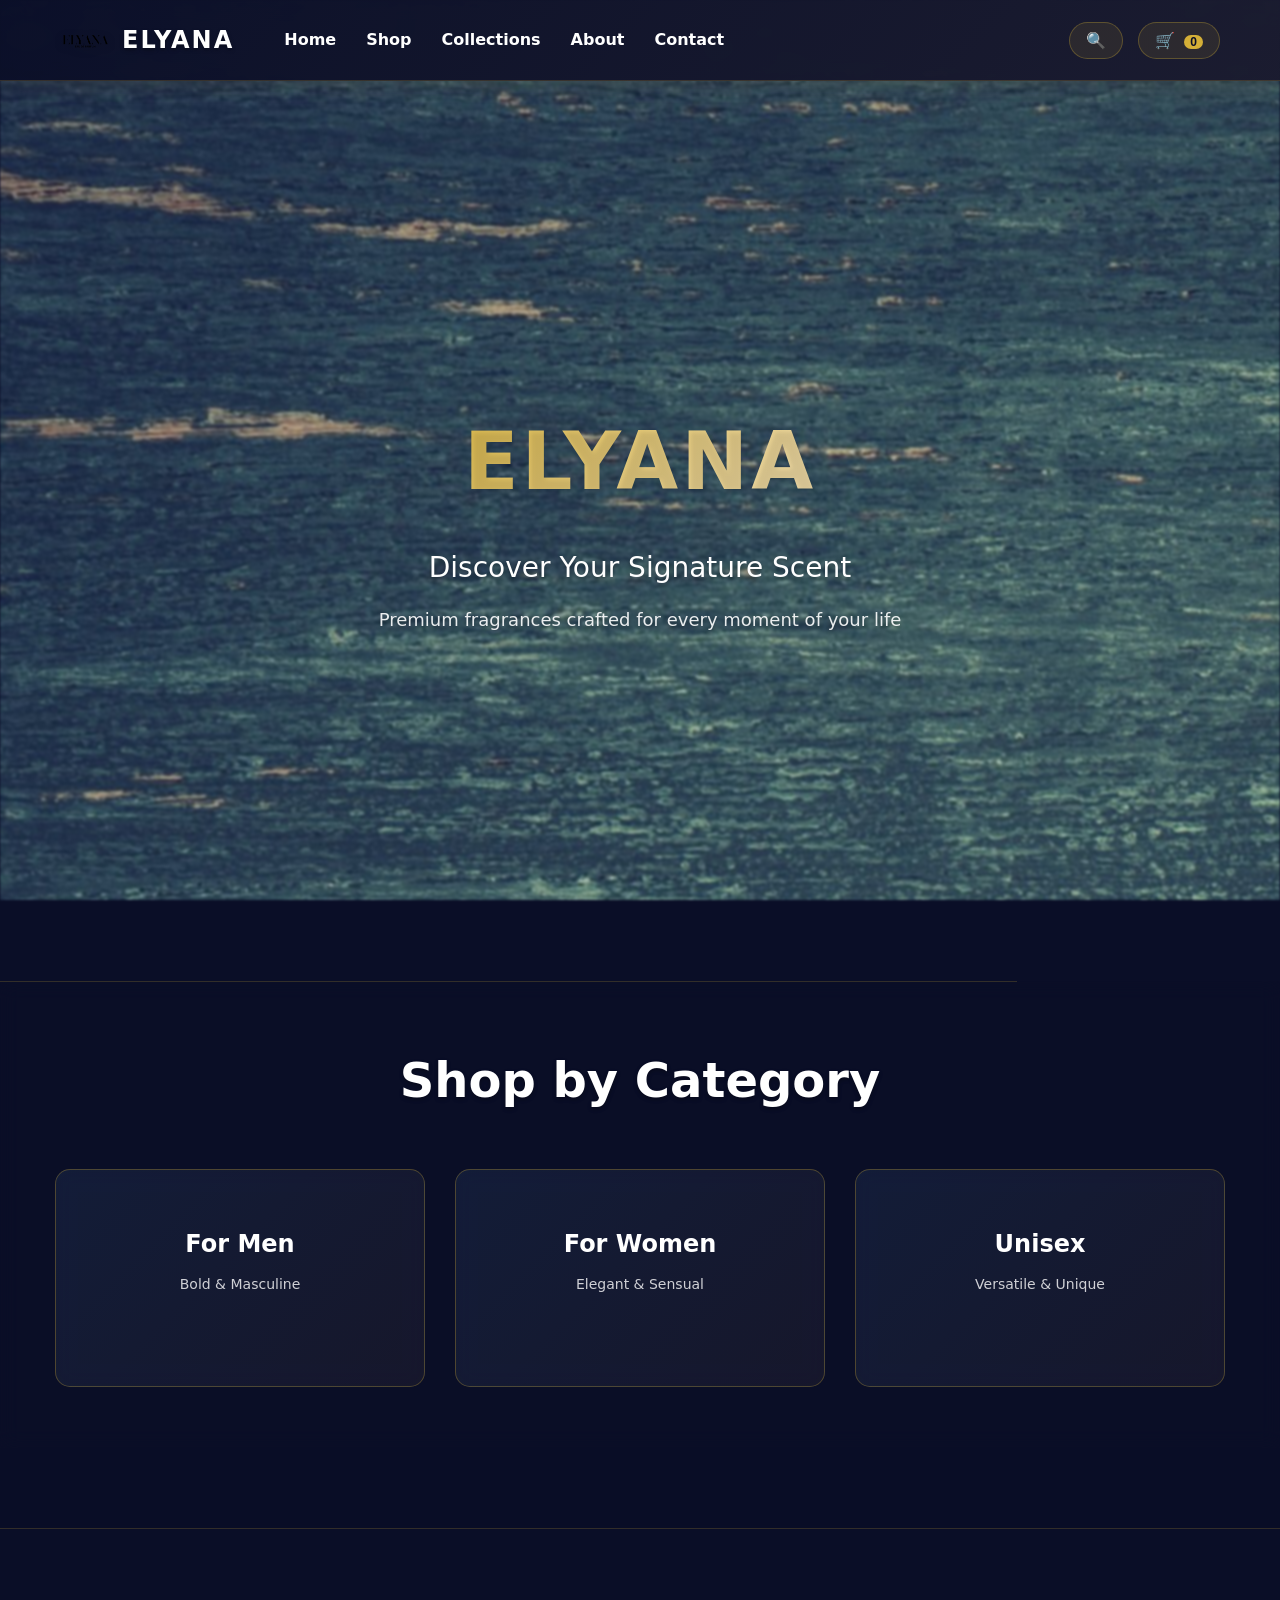
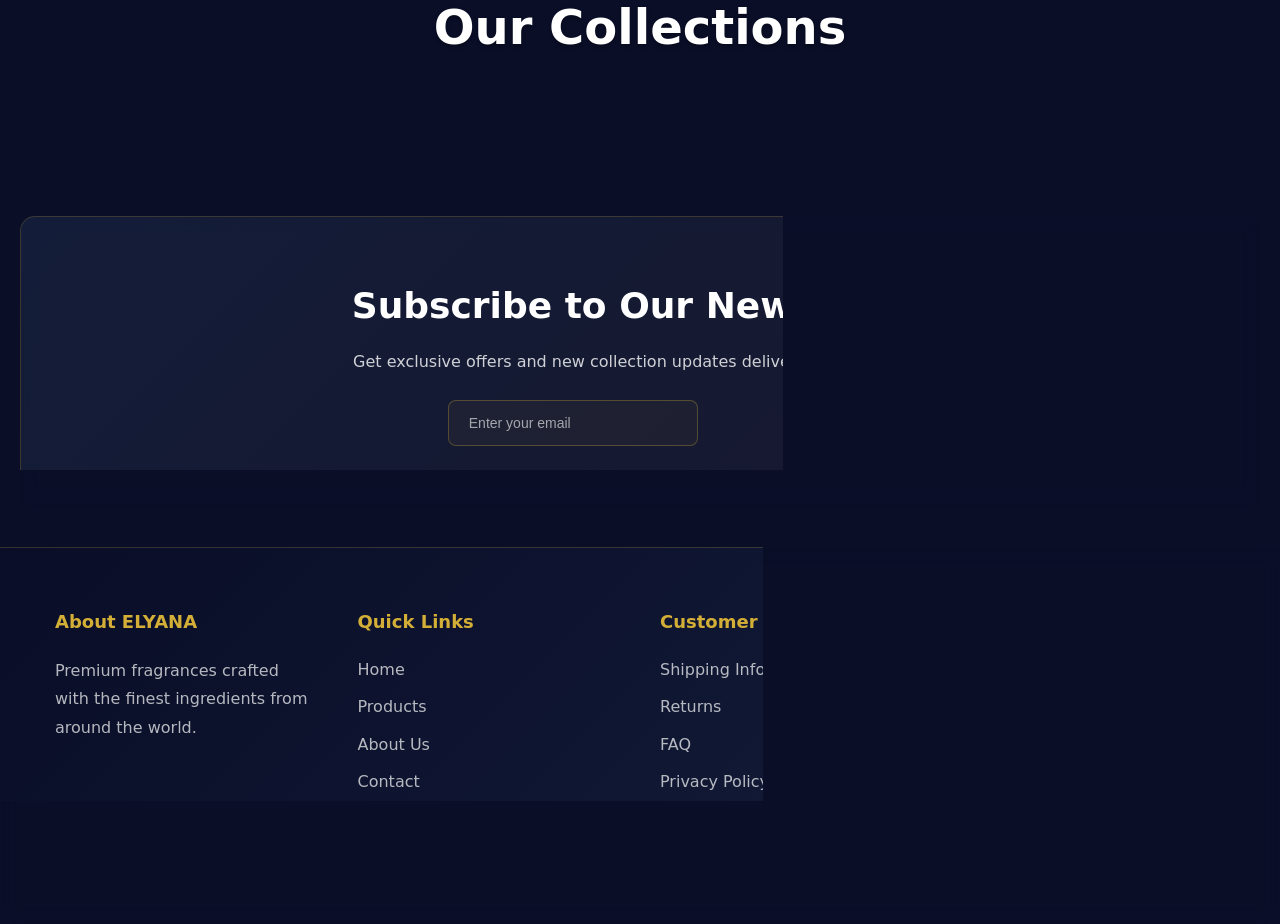
==== commit c4dfcb46: "Add files via upload" ====
--- a/index.html
+++ b/index.html
@@ -47,7 +47,7 @@
             <h1 class="hero-title">ELYANA</h1>
             <p class="hero-subtitle">Discover Your Signature Scent</p>
             <p class="hero-description">Premium fragrances crafted for every moment of your life</p>
-            <button class="cta-btn">Explore Now</button>
+            <!-- <button class="cta-btn" type="button">Explore Now</button> -->
         </div>
     </section>
 
@@ -81,12 +81,12 @@
     <!-- Filter Section -->
     <section class="filter-section">
         <div class="container">
-            <div class="filter-buttons">
+            <!-- <div class="filter-buttons">
                 <button class="filter-btn active" data-filter="all">All Products</button>
                 <button class="filter-btn" data-filter="men">Men</button>
                 <button class="filter-btn" data-filter="women">Women</button>
                 <button class="filter-btn" data-filter="unisex">Unisex</button>
-            </div>
+            </div> -->
         </div>
     </section>
 
--- a/style.css
+++ b/style.css
@@ -9,7 +9,7 @@
     --secondary-color: #16213e;
     --accent-color: #d4af37;
     --accent-light: #f4e4c1;
-    --text-dark: #0f3460;
+    --text-dark: #eae8ff;
     --text-light: #ffffff;
     --bg-light: #0f1419;
     --success: #2d5f4f;
@@ -18,16 +18,19 @@
     --dark-bg: #0a0e27;
 }
 
+
 html {
     scroll-behavior: smooth;
 }
 
 body {
-    font-family: 'Segoe UI', Tahoma, Geneva, Verdana, sans-serif;
+    font-family: ui-sans-serif, system-ui, -apple-system, 'Segoe UI', Tahoma, Geneva, Verdana, sans-serif;
     color: var(--text-dark);
     overflow-x: hidden;
     line-height: 1.6;
-}
+    background: #0a0e27;
+}
+
 
 /* Animated Background */
 .animated-bg {
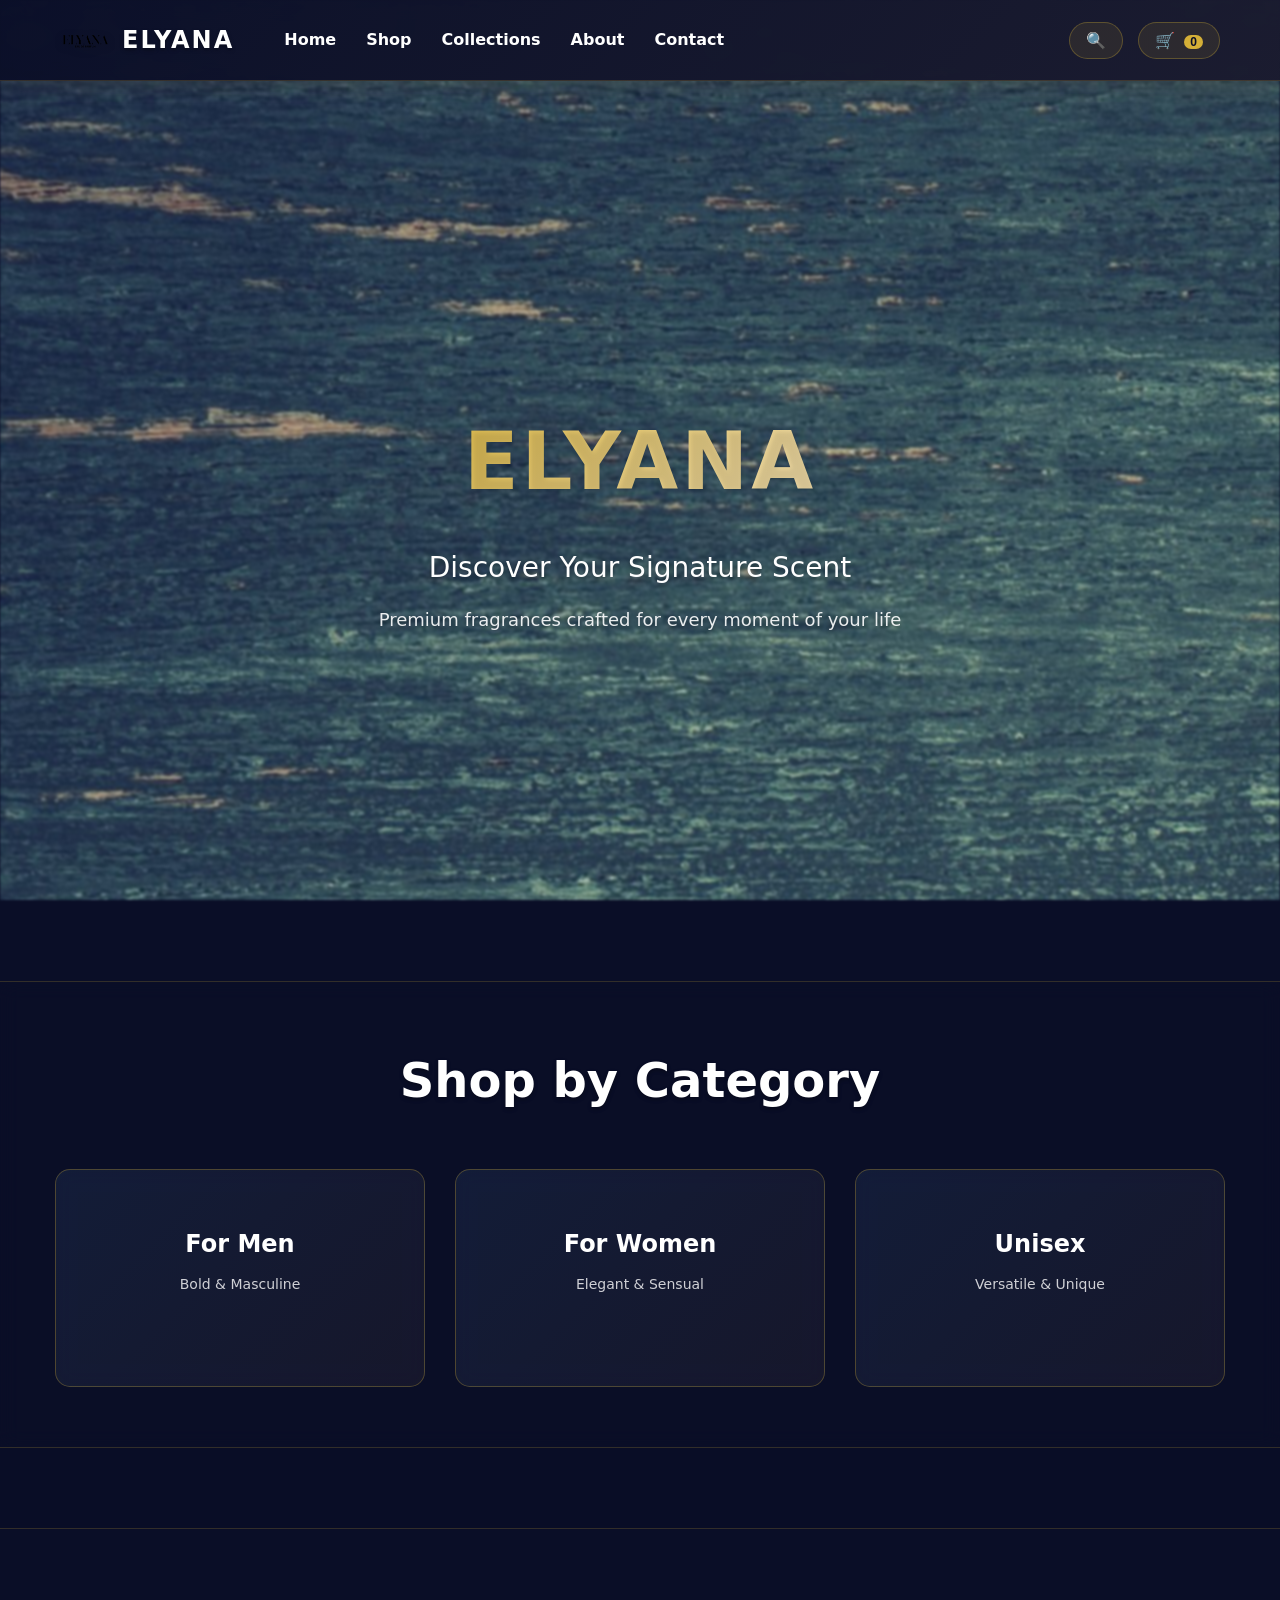
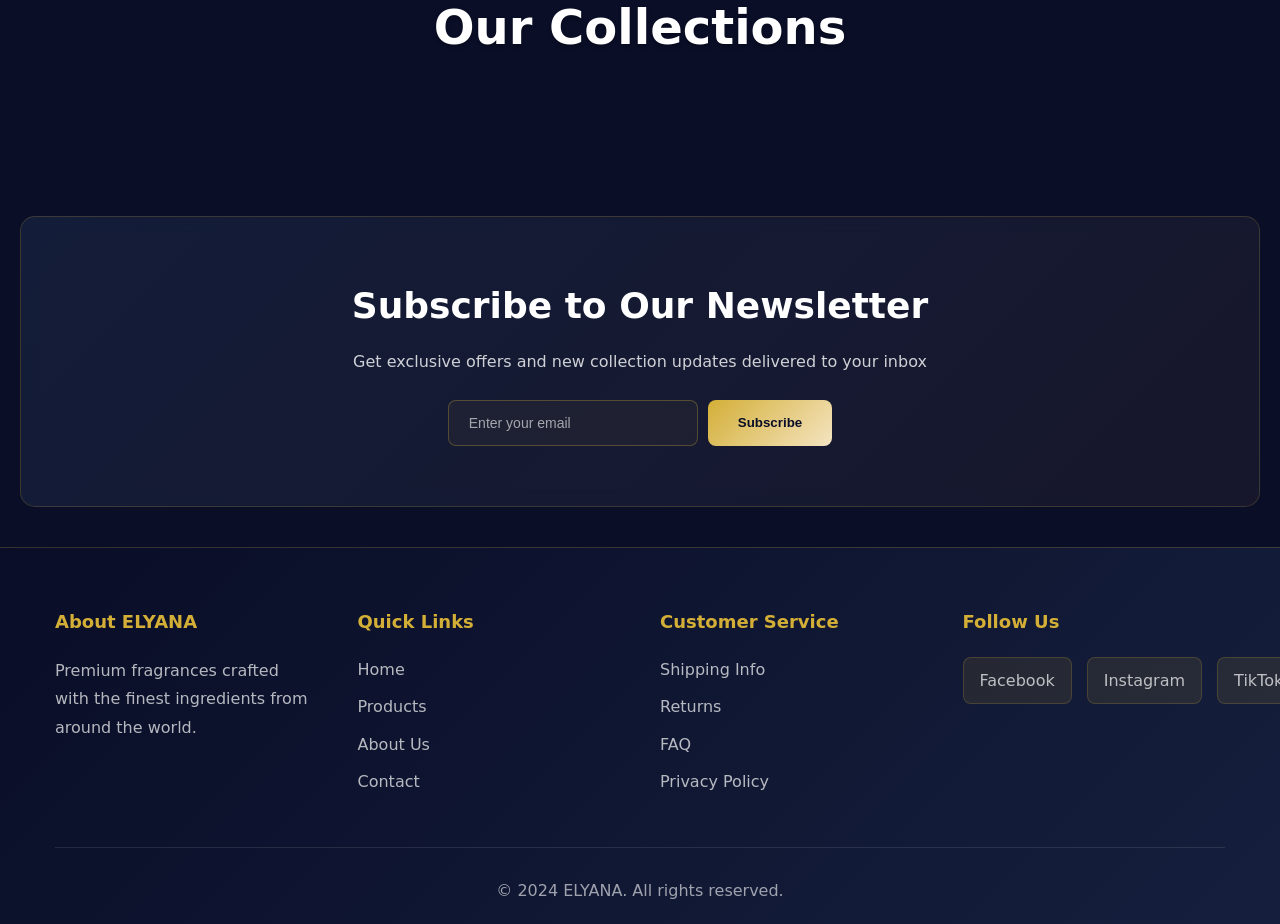
==== commit 839aed5e: "Add files via upload" ====
--- a/index.html
+++ b/index.html
@@ -81,12 +81,7 @@
     <!-- Filter Section -->
     <section class="filter-section">
         <div class="container">
-            <!-- <div class="filter-buttons">
-                <button class="filter-btn active" data-filter="all">All Products</button>
-                <button class="filter-btn" data-filter="men">Men</button>
-                <button class="filter-btn" data-filter="women">Women</button>
-                <button class="filter-btn" data-filter="unisex">Unisex</button>
-            </div> -->
+            
         </div>
     </section>
 
